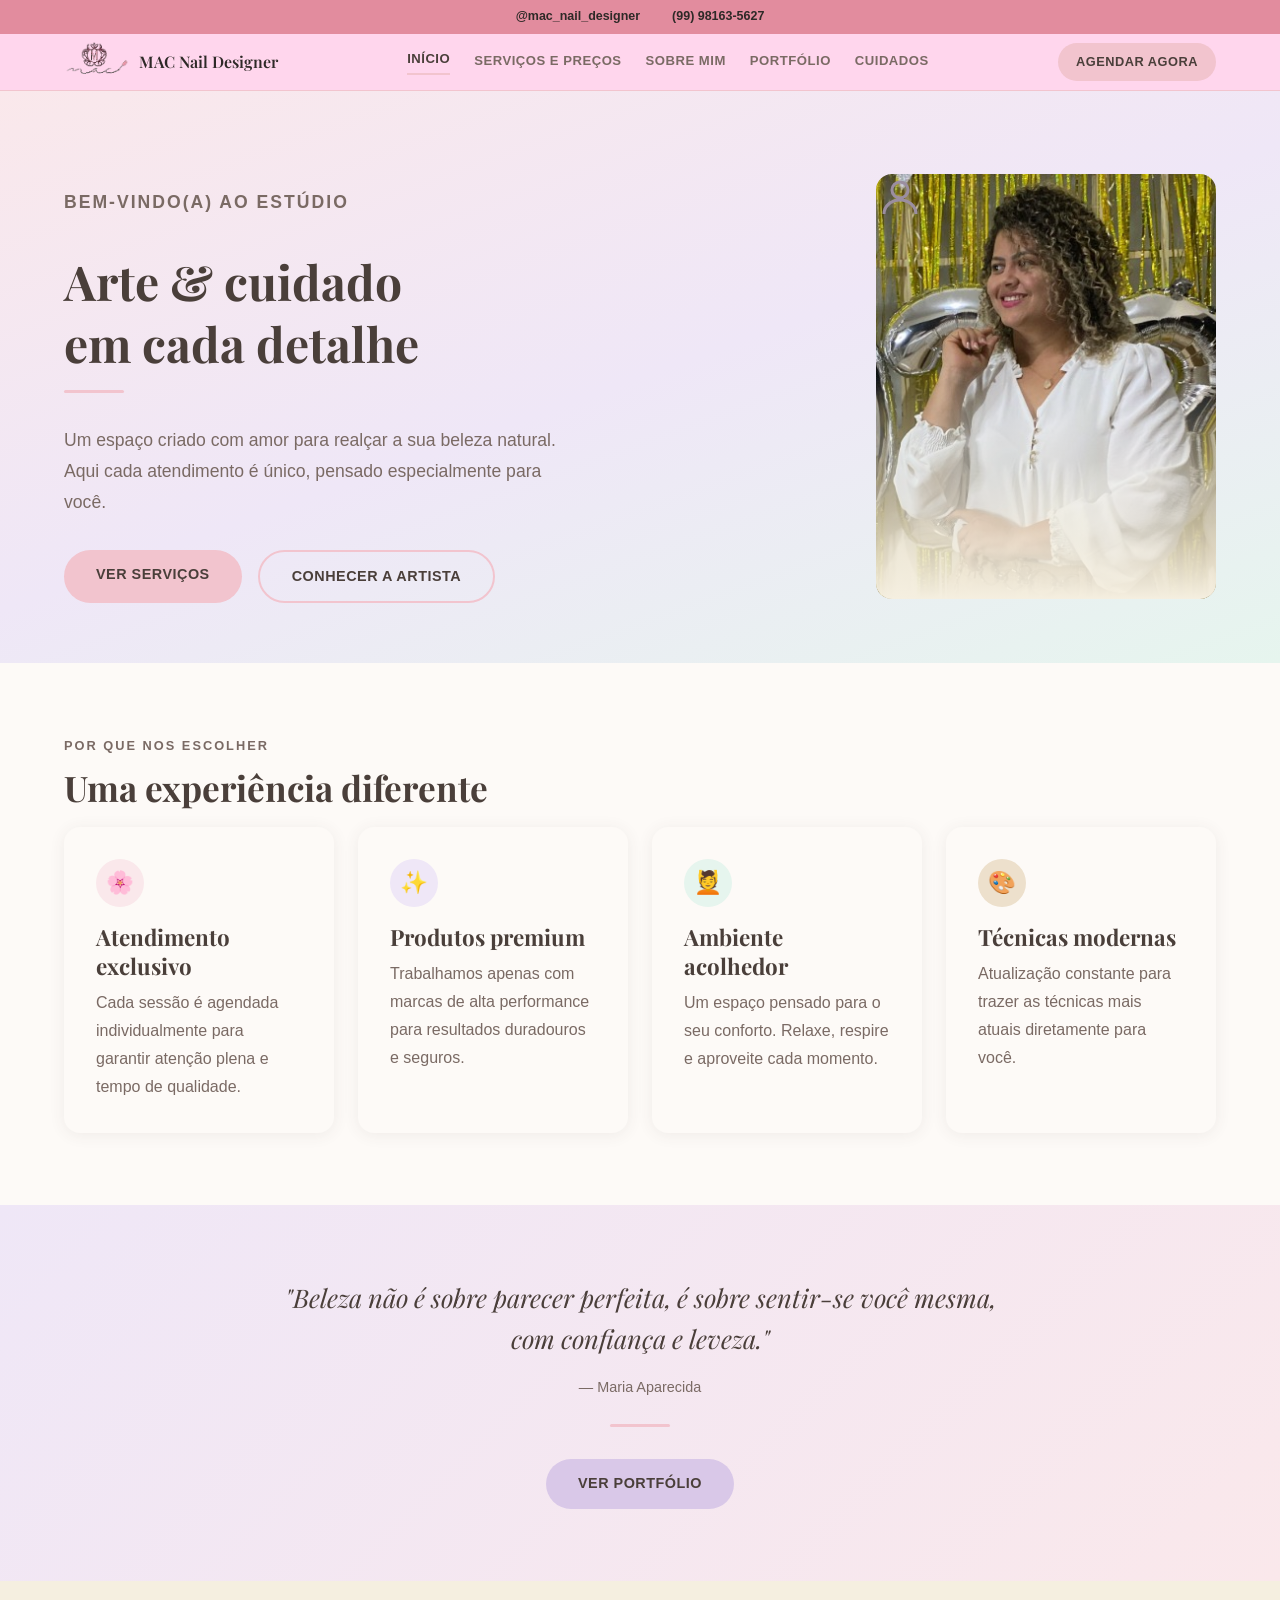
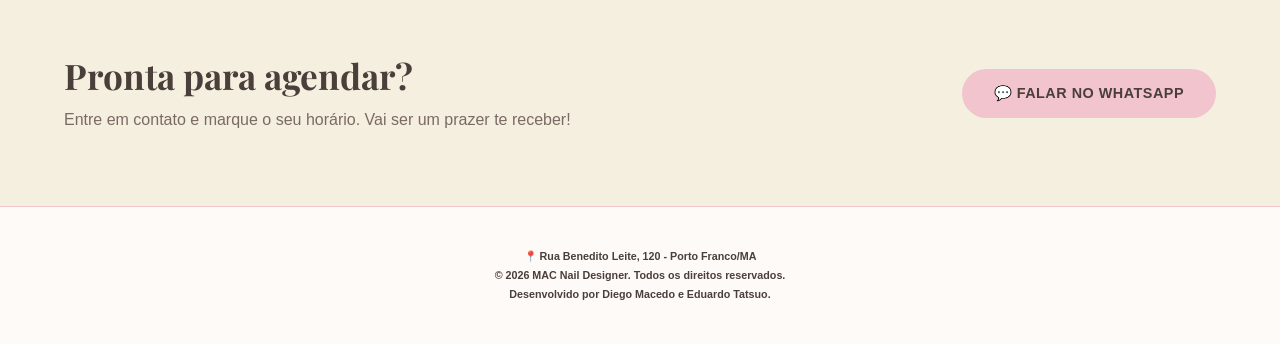
==== index.html @ 9d1608c3 "Add files via upload" ====
<!DOCTYPE html>
<html lang="pt-BR">

<head>
  <meta charset="UTF-8">
  <meta name="viewport" content="width=device-width, initial-scale=1.0">
  <meta name="description" content="MAC Nail Designer - Especialista em Unhas">
  <title>MAC Nail Designer | Especialista em Unhas </title>
  <link rel="stylesheet" href="style.css">
  <link rel="icon" href="/logo_mac_nail.png">
  <link href="https://fonts.googleapis.com/css2?family=Playfair+Display:wght@400;600&display=swap" rel="stylesheet">
</head>

<body>
  <header>
    <header>

      <div class="topbar">
        <a href="https://www.instagram.com/mac_nail_designer/" target="_blank">@mac_nail_designer</a>
        <a href="tel:+5599981635627"> (99) 98163-5627</a>
      </div>

      <div class="header-main">
        <div class="brand">
          <h1><a href="index.html"><img src="/logo_mac_nail.png" alt="MAC Nail Designer"></a></h1>
          <p>MAC Nail Designer</p>
        </div>

        <nav id="menu">
          <a href="index.html" class="ativo">Início</a>
          <a href="servicos.html">Serviços e Preços</a>
          <a href="sobre.html">Sobre Mim</a>
          <a href="portfolio.html">Portfólio</a>
          <a href="cuidados.html">Cuidados</a>
        </nav>

        <a href="https://wa.me/5599981635627" class="btn-agendar">Agendar agora</a>

        <button class="menu-toggle" onclick="toggleMenu()" aria-label="Abrir menu">☰</button>
      </div>


      <div class="menu-mobile" id="menu-mobile">
        <a href="index.html">Início</a>
        <a href="servicos.html">Serviços e Preços</a>
        <a href="sobre.html">Sobre Mim</a>
        <a href="portfolio.html">Portfólio</a>
        <a href="cuidados.html">Cuidados</a>
        <a href="https://wa.me/5599981635627" class="btn-agendar-mobile">Agendar agora</a>
      </div>
    </header>
  </header>

  <section class="hero page-wrapper">
    <div class="container">
      <div class="hero-text">
        <p class="section-label">Bem-vindo(a) ao estúdio</p>
        <h1>Arte & cuidado<br>em cada detalhe</h1>
        <div class="divider"></div>
        <p>
          Um espaço criado com amor para realçar a sua beleza natural.
          Aqui cada atendimento é único, pensado especialmente para você.
        </p>
        <div class="btn-group">
          <a href="servicos.html" class="btn btn-primary">Ver serviços</a>
          <a href="sobre.html" class="btn btn-outline">Conhecer a artista</a>
        </div>
      </div>

      <div class="owner-photo-wrap" style="--foto-url: url(/maria\ -1.jpeg);">
        <div class="owner-photo">

          <div class="owner-photo-placeholder">
            <svg viewBox="0 0 24 24" aria-hidden="true">
              <circle cx="12" cy="8" r="4" />
              <path d="M4 20c0-4 3.6-7 8-7s8 3 8 7" />
            </svg>
          </div>
        </div>
      </div>
    </div>
  </section>


  <section class="page-wrapper" style="background: var(--branco);">
    <div class="container">
      <p class="section-label">Por que nos escolher</p>
      <h2 class="section-title">Uma experiência diferente</h2>
      <div class="cards-grid">

        <div class="card">
          <div class="card-icon" style="background: var(--rosa-claro);">🌸</div>
          <h3>Atendimento exclusivo</h3>
          <p>Cada sessão é agendada individualmente para garantir atenção plena e tempo de qualidade.</p>
        </div>

        <div class="card">
          <div class="card-icon" style="background: var(--lilas-claro);">✨</div>
          <h3>Produtos premium</h3>
          <p>Trabalhamos apenas com marcas de alta performance para resultados duradouros e seguros.</p>
        </div>

        <div class="card">
          <div class="card-icon" style="background: var(--menta-claro);">💆</div>
          <h3>Ambiente acolhedor</h3>
          <p>Um espaço pensado para o seu conforto. Relaxe, respire e aproveite cada momento.</p>
        </div>

        <div class="card">
          <div class="card-icon" style="background: var(--areia);">🎨</div>
          <h3>Técnicas modernas</h3>
          <p>Atualização constante para trazer as técnicas mais atuais diretamente para você.</p>
        </div>

      </div>
    </div>
  </section>

  <!-- ===== FRASE INSPIRACIONAL ===== -->
  <section class="page-wrapper"
    style="background: linear-gradient(135deg, var(--lilas-claro), var(--rosa-claro)); text-align: center;">
    <div class="container" style="max-width: 720px;">
      <p style="font-family: 'Playfair Display', serif; font-size: clamp(1.2rem, 2.5vw, 1.6rem);
       color: var(--texto); font-style: italic; line-height: 1.6;">
        "Beleza não é sobre parecer perfeita, é sobre sentir-se você mesma,<br>com confiança e leveza."
      </p>
      <p style="margin-top: 1rem; font-size: .9rem; color: var(--texto-suave);">— Maria Aparecida</p>
      <div class="divider" style="margin: 1.5rem auto 2rem;"></div>
      <a href="portfolio.html" class="btn btn-lilas">Ver portfólio</a>
    </div>
  </section>

  <!-- ===== CTA FINAL ===== -->
  <section class="page-wrapper" style="background: var(--creme);">
    <div class="container"
      style="display:flex; flex-wrap:wrap; align-items:center; gap:2rem; justify-content:space-between;">
      <div>
        <h2>Pronta para agendar?</h2>
        <p style="margin-top:.5rem;">Entre em contato e marque o seu horário. Vai ser um prazer te receber!</p>
      </div>
      <a href="https://wa.me/5599981635627" class="btn btn-primary" target="_blank" rel="noopener">
        💬 Falar no WhatsApp
      </a>
    </div>
  </section>


  <footer>
    <h6>📍 Rua Benedito Leite, 120 - Porto Franco/MA</h6>
    <h6>&copy; 2026 MAC Nail Designer. Todos os direitos reservados.</h6>
    <h6>Desenvolvido por Diego Macedo e Eduardo Tatsuo.</h6>
    </header>
    <script src="script.js"></script>
</body>

</html>
---- style.css ----
body.pagina-interna {
  --rosa: #E8829A;
  --rosa-claro: #F5C0CC;
  --lilas: #F0A8BC;
  --lilas-claro: #FAD4DF;
  --creme: #FDF5F7;
  --menta: #F5C0CC;
  --menta-claro: #FAE8EC;
  --areia: #F0D0D8;
  --branco: #FFFFFF;
  --texto: #3D1F2A;
  --texto-suave: #7A4F5A;
  --sombra: rgba(61, 31, 42, .10);

  background-color: var(--creme);
  color: var(--texto);
}

/* topbar nas páginas internas */
body.pagina-interna .topbar {
  background: #E8829A;
  color: #fff;
}

body.pagina-interna .topbar a {
  color: #fff;
}

/* nav nas páginas internas */
body.pagina-interna .nav {
  background: #FFFFFF;
  border-bottom: 1px solid #F5C0CC;
}

body.pagina-interna .nav-links a:hover,
body.pagina-interna .nav-links a.active {
  border-bottom-color: #E8829A;
  color: #3D1F2A;
}

/* botão agendar nas páginas internas */
body.pagina-interna .btn-agendar {
  background: #F5C0CC;
  color: #3D1F2A;
}

/* divider */
body.pagina-interna .divider {
  background: #E8829A;
}

/* cards */
body.pagina-interna .card,
body.pagina-interna .price-card,
body.pagina-interna .acc-item,
body.pagina-interna .care-tip-card,
body.pagina-interna .value-card {
  background: #FFFFFF;
  box-shadow: 0 2px 16px rgba(61, 31, 42, .08);
}

/* seções alternadas */
body.pagina-interna section[style*="background: var(--branco)"] {
  background: #FFFFFF !important;
}

body.pagina-interna section[style*="background: var(--creme)"] {
  background: #FDF5F7 !important;
}

body.pagina-interna section[style*="background: var(--lilas-claro)"] {
  background: #FAD4DF !important;
}

/* hero das páginas internas */
body.pagina-interna section[style*="linear-gradient"] {
  background: linear-gradient(135deg, #FAE8EC, #FDF5F7) !important;
}

/* badge destaque em serviços */
body.pagina-interna .badge-destaque {
  background: #E8829A;
  color: #fff;
}

body.pagina-interna .price-card.destaque {
  border-color: #E8829A;
}

/* accordion */
body.pagina-interna .acc-header .acc-icon {
  background: #FAD4DF;
}

body.pagina-interna .acc-item.open .acc-header .acc-icon {
  background: #E8829A;
}

/* alerta */
body.pagina-interna .alerta {
  border-left-color: #E8829A;
  background: #FAD4DF;
}

/* filtros do portfólio */
body.pagina-interna .filter-btn {
  border-color: #E8829A;
}

body.pagina-interna .filter-btn:hover,
body.pagina-interna .filter-btn.ativo {
  background: #E8829A;
  color: #fff;
}

/* footer */
body.pagina-interna footer {
  background: #FFFFFF;
  border-top: 1px solid #F5C0CC;
}

/* label de categoria */
body.pagina-interna .care-cat-label {
  background: #FAD4DF;
  color: #3D1F2A;
}

body.pagina-interna .category-title {
  border-bottom-color: #FAD4DF;
}

/* ── TOPBAR ── */
.topbar {
  background: #e28c9e;
  display: flex;
  justify-content: center;
  gap: 2rem;
  padding: 6px 5%;
  font-size: 0.78rem;
  flex-wrap: wrap;
}

.topbar a {
  color: #2e2927;
  text-decoration: none;
  font-weight: 700;
}

/* ── HEADER PRINCIPAL ── */
.header-main {
  display: flex;
  align-items: center;
  justify-content: space-between;
  padding: 8px 5%;
  background: #ffd6ed;
  border-bottom: 1px solid #F2C4CE;
  gap: 1rem;
  min-height: 56px;
}

/* ── LOGO / BRAND ── */
.brand {
  display: flex;
  align-items: center;
  gap: 10px;
  flex-shrink: 0;
}

.brand h1 {
  margin: 0;
  line-height: 1;
}

.brand h1 img {
  height: 40px;
  width: auto;
  display: block;
}

.brand p {
  font-family: 'Playfair Display', serif;
  font-size: 1rem;
  font-weight: 600;
  color: #2e2927;
  margin: 0;
  white-space: nowrap;
}


/*nem eu sei o q eu to fazendo mais senhor....*/



/* ── NAV DESKTOP ── */
#menu {
  display: flex;
  gap: 1.5rem;
  align-items: center;
  flex-wrap: nowrap;
}

#menu a {
  font-size: 0.82rem;
  font-weight: 700;
  text-transform: uppercase;
  letter-spacing: 0.5px;
  color: #7A6A64;
  text-decoration: none;
  transition: color 0.2s;
  white-space: nowrap;
}

#menu a:hover,
#menu a.ativo {
  color: #4A3F3A;
  border-bottom: 2px solid #F2C4CE;
  padding-bottom: 2px;
}

/* ── BOTÃO AGENDAR ── */
.btn-agendar {
  background: #F2C4CE;
  color: #4A3F3A;
  font-size: 0.8rem;
  font-weight: 700;
  text-transform: uppercase;
  letter-spacing: 0.5px;
  padding: 8px 18px;
  border-radius: 50px;
  text-decoration: none;
  white-space: nowrap;
  flex-shrink: 0;
  transition: transform 0.2s, box-shadow 0.2s;
}

.btn-agendar:hover {
  transform: translateY(-2px);
  box-shadow: 0 4px 12px rgba(74, 63, 58, 0.15);
}

/* ── HAMBÚRGUER — oculto no desktop ── */
.menu-toggle {
  display: none;
  background: none;
  border: none;
  font-size: 1.5rem;
  cursor: pointer;
  color: #4A3F3A;
  padding: 4px;
  line-height: 1;
}

/* ── MENU MOBILE ── */
.menu-mobile {
  display: none;
  flex-direction: column;
  background: #FDFAF7;
  border-top: 1px solid #F2C4CE;
  padding: 1rem 5%;
  gap: 0.75rem;
}

.menu-mobile.aberto {
  display: flex;
}

.menu-mobile a {
  font-size: 0.95rem;
  font-weight: 700;
  color: #4A3F3A;
  text-decoration: none;
  padding: 0.5rem 0;
  border-bottom: 1px solid #F2C4CE;
  text-transform: uppercase;
  letter-spacing: 0.5px;
}

.btn-agendar-mobile {
  background: #F2C4CE;
  color: #4A3F3A !important;
  border-radius: 50px;
  text-align: center;
  padding: 10px 0 !important;
  border-bottom: none !important;
  margin-top: 0.5rem;
}

/* ── RESPONSIVO ── */

/* Tablet: esconde o nome textual da marca */
@media (max-width: 900px) {
  .brand p {
    display: none;
  }

  #menu {
    gap: 1rem;
  }

  #menu a {
    font-size: 0.75rem;
  }
}

/* Mobile: troca nav pelo hambúrguer */
@media (max-width: 680px) {

  #menu,
  .btn-agendar {
    display: none;
  }

  .menu-toggle {
    display: block;
  }

  .brand p {
    display: block;
    font-size: 0.9rem;
  }
}

.brand h1 {
  font-family: 'Playfair Display', serif;
}

/* =====================================================
   VARIÁVEIS E RESET
===================================================== */
:root {
  --rosa: #F2C4CE;
  --rosa-claro: #FAE8EB;
  --lilas: #D9C8E8;
  --lilas-claro: #EFE7F7;
  --creme: #F5EFE0;
  --menta: #C8E6D8;
  --menta-claro: #E6F5EE;
  --areia: #EDE0CC;
  --branco: #FDFAF7;
  --texto: #4A3F3A;
  --texto-suave: #7A6A64;
  --sombra: rgba(74, 63, 58, .08);
  --max-width: 1200px;
  --pad-lateral: 5%;
  --radius: 16px;
  --radius-sm: 10px;
}

*,
*::before,
*::after {
  box-sizing: border-box;
  margin: 0;
  padding: 0;
}

html {
  scroll-behavior: smooth;
}

body {
  font-family: 'Lato', sans-serif;
  background-color: var(--creme);
  color: var(--texto);
  line-height: 1.75;
  min-height: 100vh;
}

/* =====================================================
   ZONA DE DESCANSO + CONTAINER CENTRAL
===================================================== */
.page-wrapper {
  padding-left: var(--pad-lateral);
  padding-right: var(--pad-lateral);
}

.container {
  max-width: var(--max-width);
  margin: 0 auto;
}

/* =====================================================
   TIPOGRAFIA
===================================================== */
h1,
h2,
h3,
h4 {
  font-family: 'Playfair Display', serif;
  font-weight: 700;
  color: var(--texto);
  line-height: 1.3;
}

h1 {
  font-size: clamp(2rem, 4vw, 3rem);
}

h2 {
  font-size: clamp(1.5rem, 3vw, 2.2rem);
}

h3 {
  font-size: clamp(1.1rem, 2vw, 1.4rem);
}

p {
  font-size: 1rem;
  color: var(--texto-suave);
}

a {
  text-decoration: none;
  color: inherit;
}

/* =====================================================
   NAV
===================================================== */
.nav {
  background: var(--branco);
  border-bottom: 1px solid var(--rosa);
  position: sticky;
  top: 0;
  z-index: 100;
  padding: 0 var(--pad-lateral);
}

.nav-inner {
  max-width: var(--max-width);
  margin: 0 auto;
  display: flex;
  align-items: center;
  justify-content: space-between;
  height: 64px;
}

.nav-logo {
  font-family: 'Playfair Display', serif;
  font-size: 1.3rem;
  font-weight: 700;
  color: var(--texto);
  letter-spacing: .5px;
}

.nav-links {
  display: flex;
  gap: 2rem;
  list-style: none;
}

.nav-links a {
  font-size: .9rem;
  letter-spacing: .5px;
  color: var(--texto-suave);
  transition: color .25s;
  text-transform: uppercase;
  font-weight: 700;
}

.nav-links a:hover,
.nav-links a.active {
  color: var(--texto);
}

.nav-links a.active {
  border-bottom: 2px solid var(--rosa);
  padding-bottom: 2px;
}

/* hamburger */
.nav-toggle {
  display: none;
  background: none;
  border: none;
  cursor: pointer;
}

.nav-toggle span {
  display: block;
  width: 24px;
  height: 2px;
  background: var(--texto);
  margin: 5px 0;
  border-radius: 2px;
  transition: .3s;
}

/* =====================================================
   HERO
===================================================== */
.hero {
  padding: 80px var(--pad-lateral) 60px;
  background: linear-gradient(160deg, var(--rosa-claro) 0%, var(--lilas-claro) 50%, var(--menta-claro) 100%);
}

.hero .container {
  display: flex;
  align-items: center;
  gap: 60px;
}

.hero-text {
  flex: 1;
}

.hero-text p {
  font-size: 1.1rem;
  margin: 1rem 0 2rem;
  max-width: 520px;
}

/* =====================================================
   BOTÕES
===================================================== */
.btn {
  display: inline-block;
  padding: .75rem 2rem;
  border-radius: 50px;
  font-size: .9rem;
  font-weight: 700;
  letter-spacing: .5px;
  text-transform: uppercase;
  transition: transform .2s, box-shadow .2s;
  cursor: pointer;
  border: none;
}

.btn:hover {
  transform: translateY(-2px);
  box-shadow: 0 6px 20px var(--sombra);
}

.btn-primary {
  background: var(--rosa);
  color: var(--texto);
}

.btn-outline {
  background: transparent;
  border: 2px solid var(--rosa);
  color: var(--texto);
}

.btn-lilas {
  background: var(--lilas);
  color: var(--texto);
}

.btn-group {
  display: flex;
  gap: 1rem;
  flex-wrap: wrap;
}


.owner-photo-wrap {
  position: relative;
  width: 340px;
  flex-shrink: 0;
  border-radius: var(--radius);
  overflow: hidden;
}

/* proporção 4:5 – padrão retrato instagram */
.owner-photo-wrap::before {
  content: '';
  display: block;
  padding-top: 125%;
  /* 4:5 */
}

.owner-photo {
  position: absolute;
  inset: 0;
  background-image: var(--foto-url, none);
  background-size: cover;
  background-position: center top;
  background-color: var(--lilas);
}


.owner-photo::after {
  content: '';
  position: absolute;
  inset: 0;
  background: linear-gradient(to bottom,
      transparent 45%,
      var(--creme) 100%);
}

.owner-photo-placeholder svg {
  width: 48px;
  height: 48px;
  stroke: #9b8ea0;
  fill: none;
  stroke-width: 1.5;
}

/* =====================================================
   SEÇÕES GERAIS
===================================================== */
section {
  padding: 72px var(--pad-lateral);
}

.section-label {
  font-size: .8rem;
  text-transform: uppercase;
  letter-spacing: 2px;
  color: var(--texto-suave);
  margin-bottom: .5rem;
  font-weight: 700;
}

.section-title {
  margin-bottom: 1rem;
}

.section-sub {
  max-width: 560px;
  margin-bottom: 2.5rem;
}

/* =====================================================
   CARDS
===================================================== */
.cards-grid {
  display: grid;
  grid-template-columns: repeat(auto-fit, minmax(260px, 1fr));
  gap: 1.5rem;
}

.card {
  background: var(--branco);
  border-radius: var(--radius);
  padding: 2rem;
  box-shadow: 0 2px 16px var(--sombra);
  transition: transform .25s, box-shadow .25s;
}

.card:hover {
  transform: translateY(-4px);
  box-shadow: 0 8px 32px var(--sombra);
}

.card-icon {
  width: 48px;
  height: 48px;
  border-radius: 50%;
  display: flex;
  align-items: center;
  justify-content: center;
  margin-bottom: 1rem;
  font-size: 1.4rem;
}

.card h3 {
  margin-bottom: .5rem;
}

/* =====================================================
   DIVIDER DECORATIVO
===================================================== */
.divider {
  width: 60px;
  height: 3px;
  border-radius: 2px;
  background: var(--rosa);
  margin: 1rem 0 2rem;
}

/* =====================================================
   FOOTER
===================================================== */
footer {
  background: var(--branco);
  border-top: 1px solid var(--rosa);
  padding: 40px var(--pad-lateral);
  text-align: center;
}

footer .container {
  display: flex;
  flex-direction: column;
  align-items: center;
  gap: .75rem;
}

footer p {
  font-size: .85rem;
}

.footer-links {
  display: flex;
  gap: 1.5rem;
  flex-wrap: wrap;
  justify-content: center;
  list-style: none;
}

.footer-links a {
  font-size: .85rem;
  color: var(--texto-suave);
}

.footer-links a:hover {
  color: var(--texto);
}

/* =====================================================
   RESPONSIVO
===================================================== */
@media (max-width: 900px) {
  .hero .container {
    flex-direction: column-reverse;
    gap: 32px;
  }

  .owner-photo-wrap {
    width: 100%;
    max-width: 380px;
  }
}

@media (max-width: 640px) {
  :root {
    --pad-lateral: 5%;
  }

  .nav-links {
    display: none;
    flex-direction: column;
    position: absolute;
    top: 64px;
    left: 0;
    right: 0;
    background: var(--branco);
    padding: 1.5rem var(--pad-lateral);
    border-bottom: 1px solid var(--rosa);
    gap: 1.2rem;
  }

  .nav-links.open {
    display: flex;
  }

  .nav-toggle {
    display: block;
  }
}

@media (max-width: 640px) {
  .owner-photo-wrap {
    max-width: 100%;
    /* limita a altura em telas pequenas */
    max-height: 70vw;
    overflow: hidden;
  }

  .owner-photo-wrap::before {
    padding-top: 100%;
    /* vira 1:1 no mobile */
  }
}

@media (max-width: 480px) {
  .portfolio-grid {
    grid-template-columns: repeat(2, 1fr);
    gap: 8px;
  }
}

@media (max-width: 640px) {
  :root {
    --pad-lateral: 4%;
  }

  .btn {
    padding: .65rem 1.5rem;
    font-size: .85rem;
  }

  .btn-group {
    flex-direction: column;
    align-items: flex-start;
  }
}

@media (max-width: 800px) {
  .container[style*="grid"] {
    display: flex !important;
    flex-direction: column;
  }
}
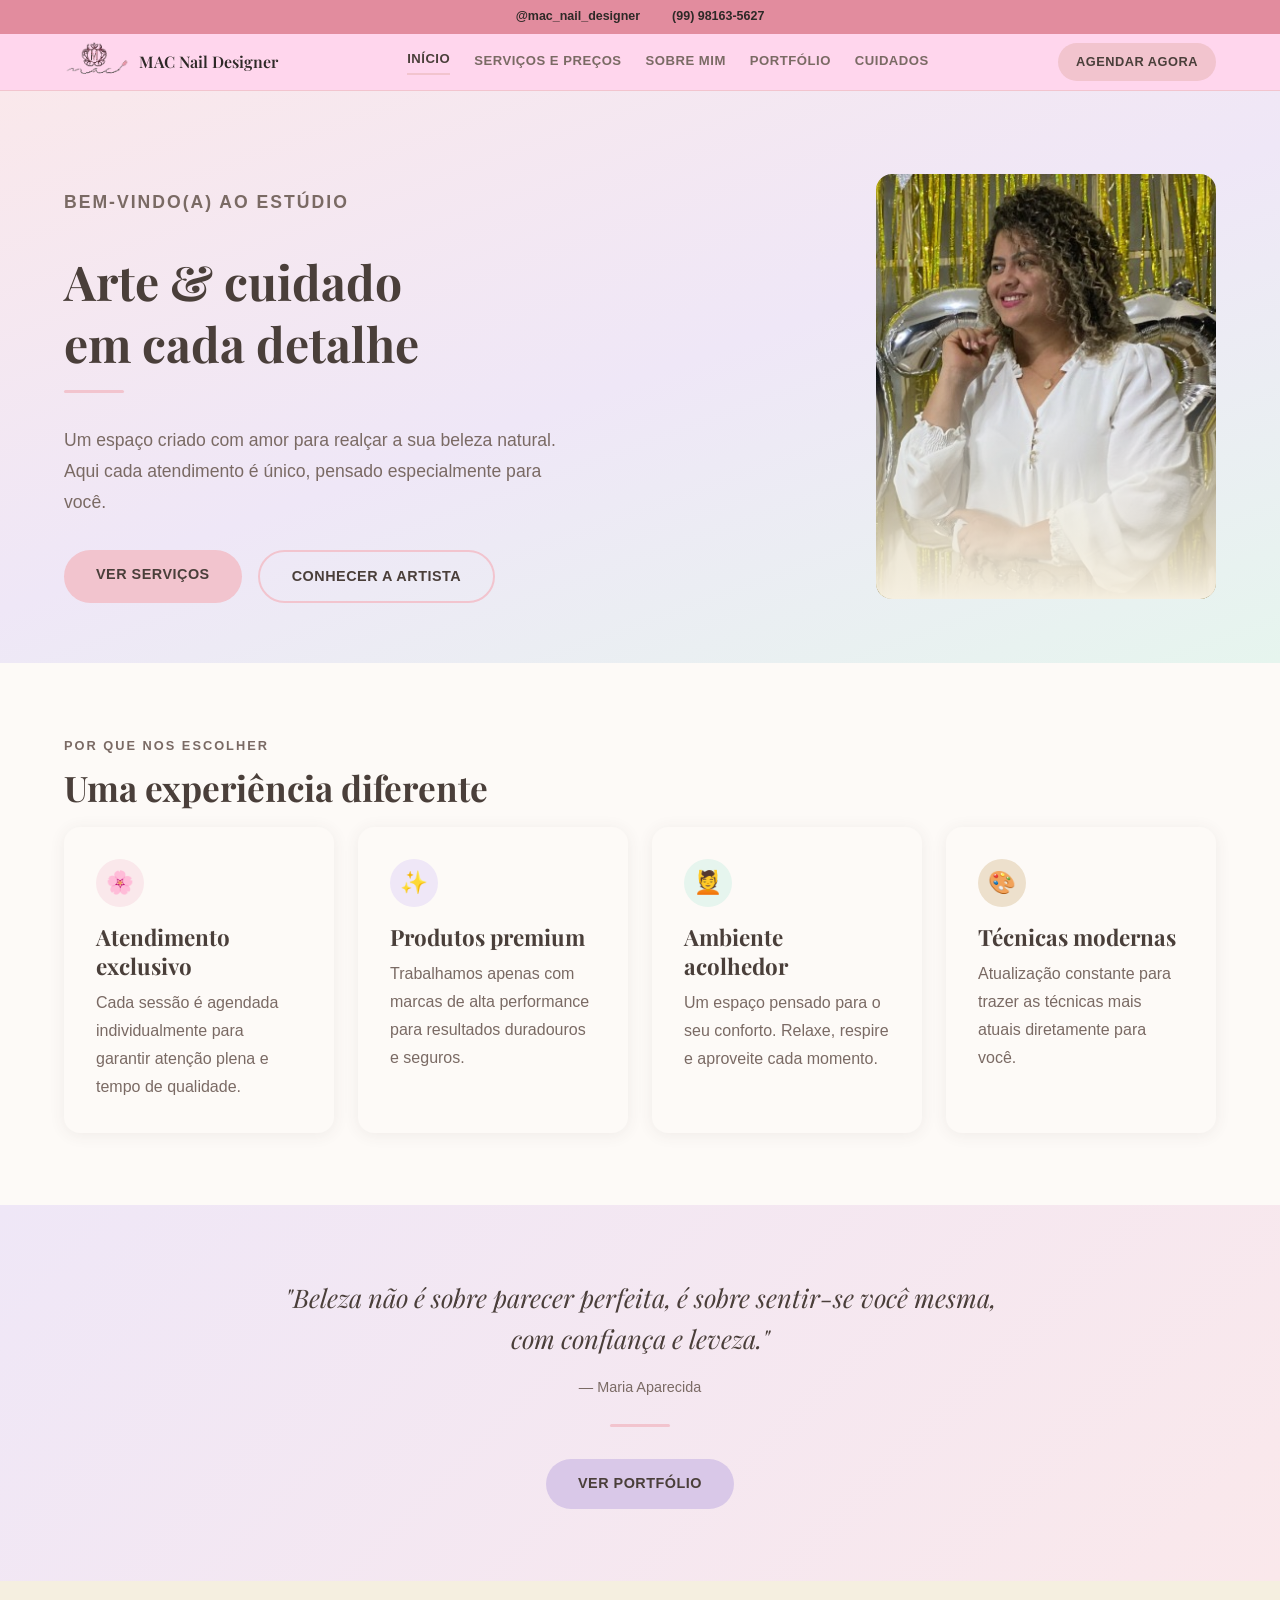
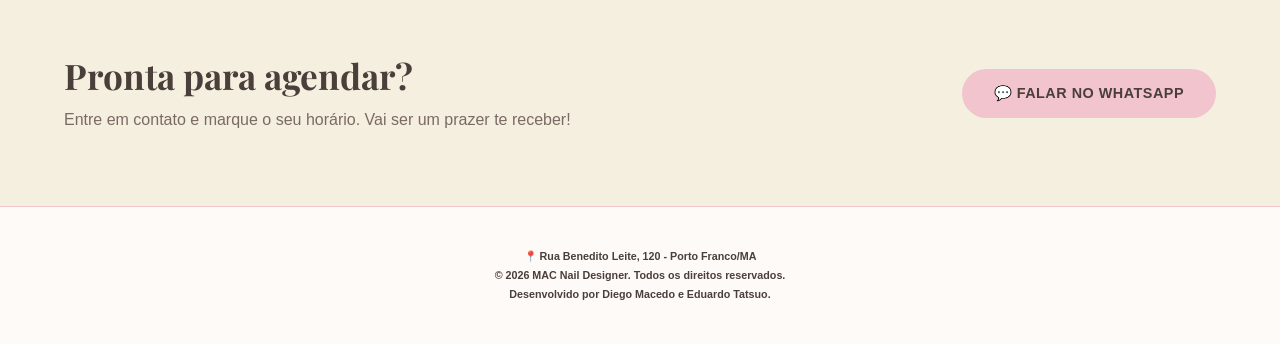
==== commit 91c35ead: "Update index.html" ====
--- a/index.html
+++ b/index.html
@@ -7,7 +7,7 @@
   <meta name="description" content="MAC Nail Designer - Especialista em Unhas">
   <title>MAC Nail Designer | Especialista em Unhas </title>
   <link rel="stylesheet" href="style.css">
-  <link rel="icon" href="/logo_mac_nail.png">
+  <link rel="icon" href="logo_mac_nail.png">
   <link href="https://fonts.googleapis.com/css2?family=Playfair+Display:wght@400;600&display=swap" rel="stylesheet">
 </head>
 
@@ -22,7 +22,7 @@
 
       <div class="header-main">
         <div class="brand">
-          <h1><a href="index.html"><img src="/logo_mac_nail.png" alt="MAC Nail Designer"></a></h1>
+          <h1><a href="index.html"><img src="logo_mac_nail.png" alt="MAC Nail Designer"></a></h1>
           <p>MAC Nail Designer</p>
         </div>
 
@@ -67,14 +67,10 @@
         </div>
       </div>
 
-      <div class="owner-photo-wrap" style="--foto-url: url(/maria\ -1.jpeg);">
+      <div class="owner-photo-wrap" style="--foto-url: url(maria\ -1.jpeg);">
         <div class="owner-photo">
 
           <div class="owner-photo-placeholder">
-            <svg viewBox="0 0 24 24" aria-hidden="true">
-              <circle cx="12" cy="8" r="4" />
-              <path d="M4 20c0-4 3.6-7 8-7s8 3 8 7" />
-            </svg>
           </div>
         </div>
       </div>
@@ -153,4 +149,4 @@
     <script src="script.js"></script>
 </body>
 
-</html>+</html>
